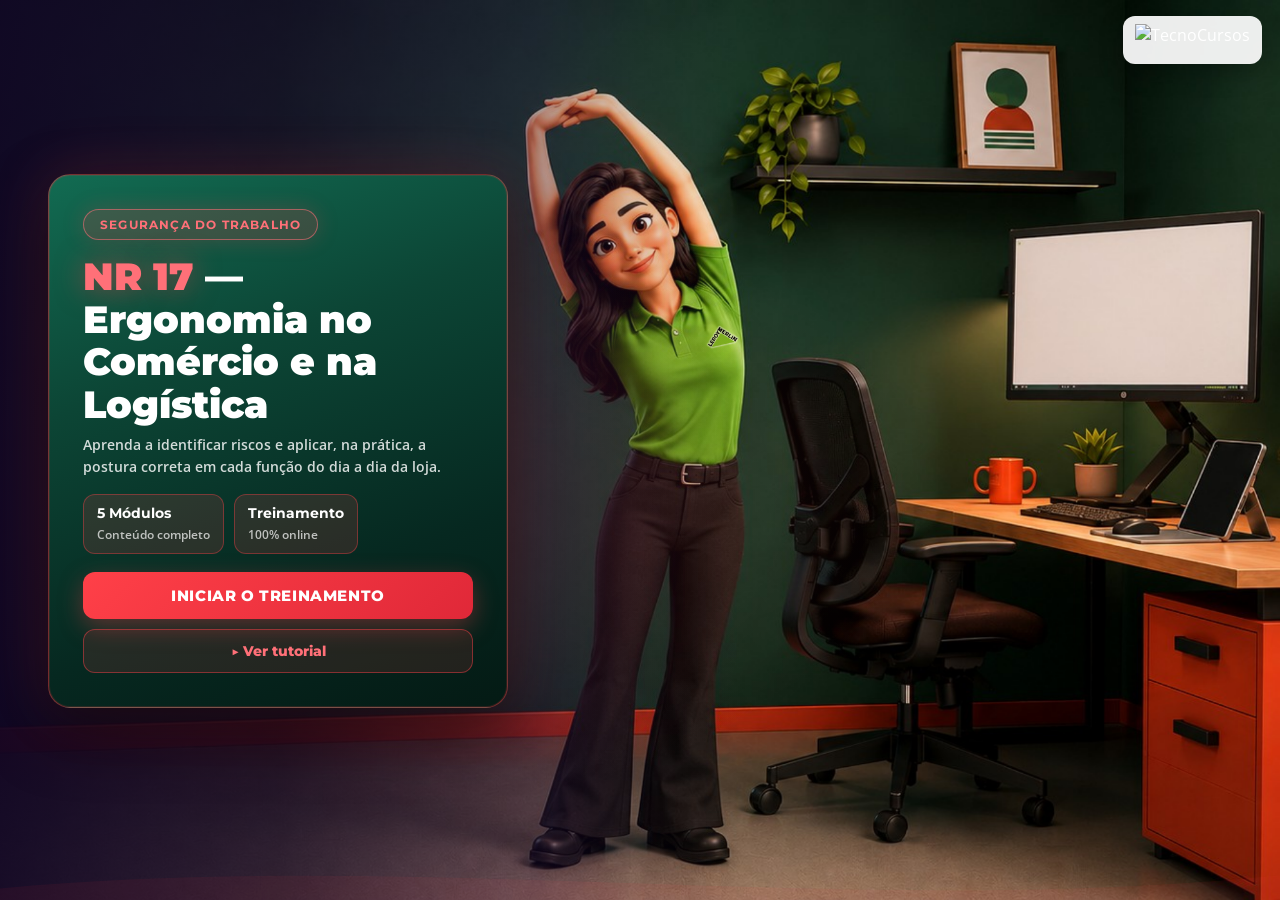
==== index.html @ ba52d954 "Publish GitHub Pages with an index entry point. Pages was 404 because the repo had no index.html and" ====
<!DOCTYPE html>
<html lang="pt-BR">
<head>
  <meta charset="UTF-8">
  <meta http-equiv="refresh" content="0; url=sessao-aprender.html">
  <link rel="canonical" href="sessao-aprender.html">
  <title>NR 17 — Sessão Aprender</title>
</head>
<body>
  <p style="font-family:Montserrat,sans-serif;padding:24px">
    Abrindo a sessão…
    <a href="sessao-aprender.html">Clique aqui se não abrir</a>
  </p>
</body>
</html>
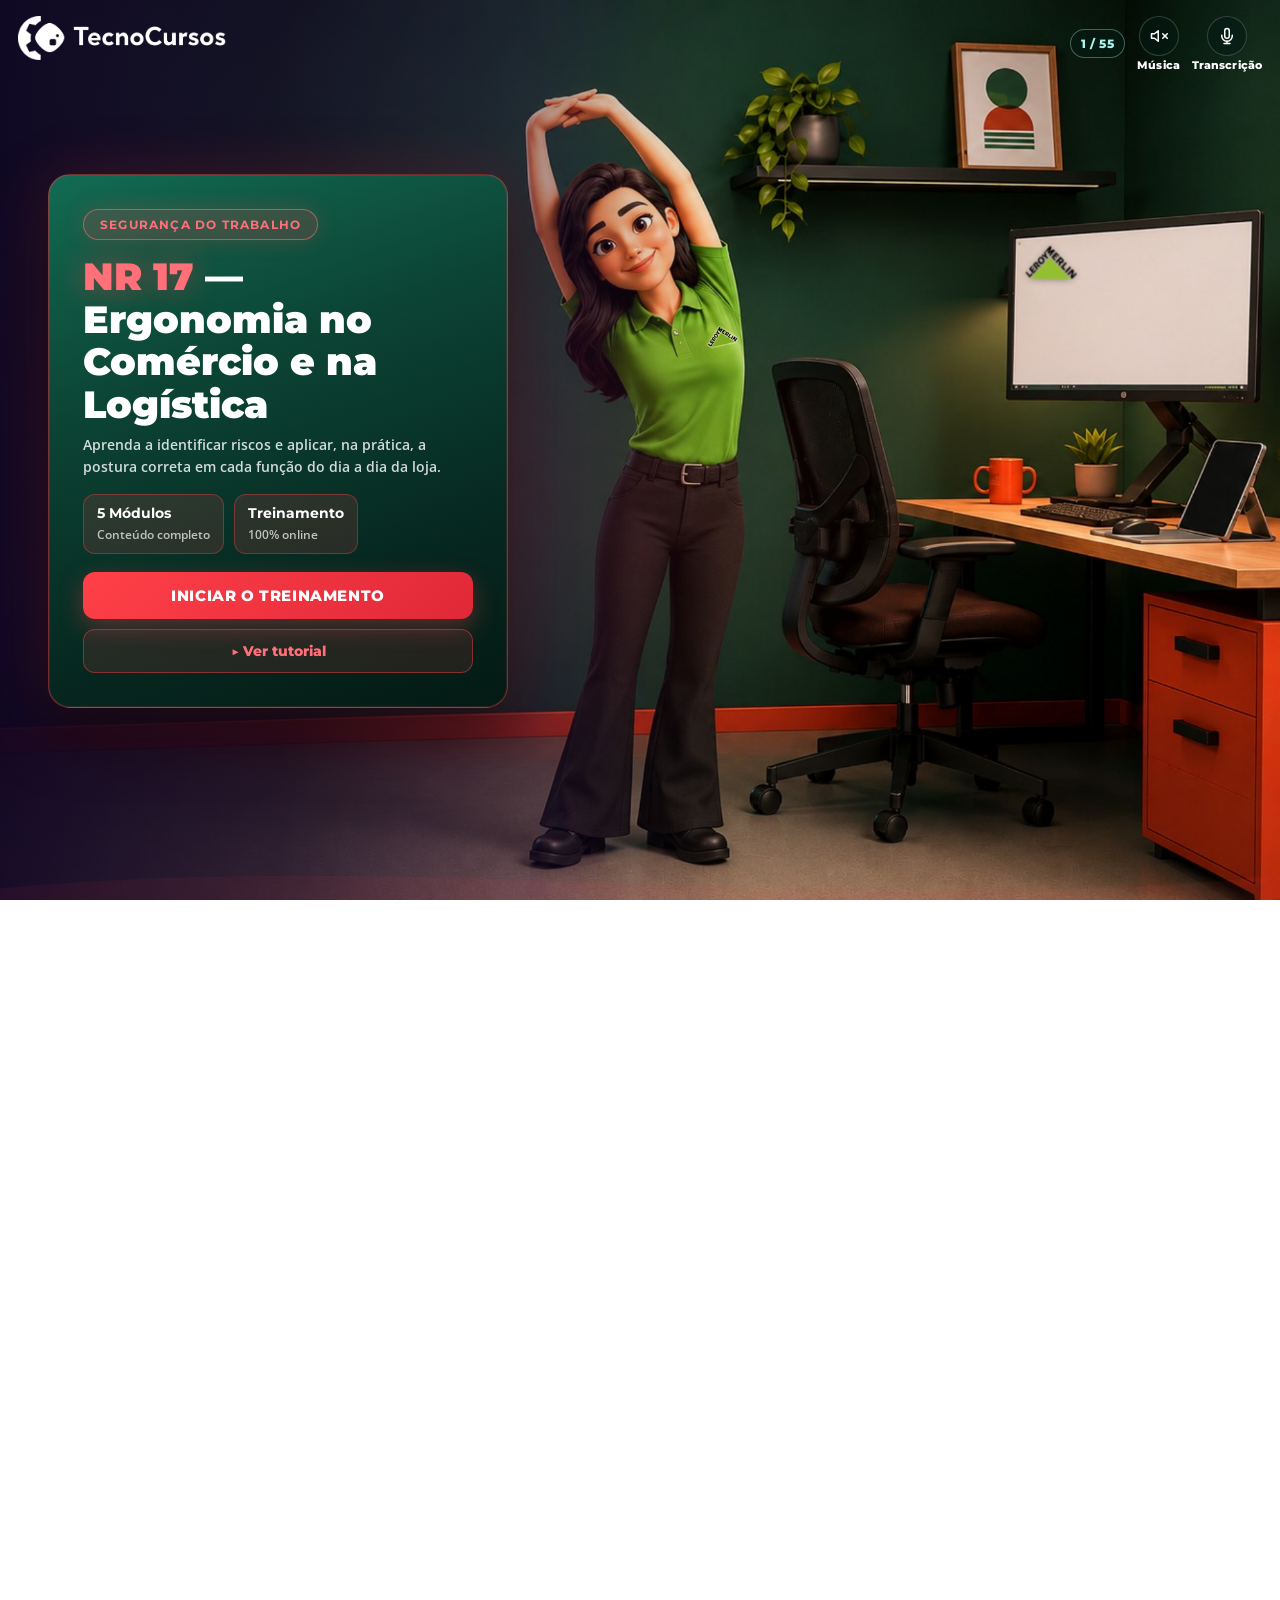
==== commit e2553257: "Narrate every screen, keeping quiz answers out of the audio Narration was limited to a handful of pa" ====
--- a/index.html
+++ b/index.html
@@ -4,7 +4,7 @@
   <meta charset="UTF-8">
   <meta http-equiv="refresh" content="0; url=sessao-aprender.html">
   <link rel="canonical" href="sessao-aprender.html">
-  <title>NR 17 — Sessão Aprender</title>
+  <title>NR 17 — Trilha da Ergonomia</title>
 </head>
 <body>
   <p style="font-family:Montserrat,sans-serif;padding:24px">
